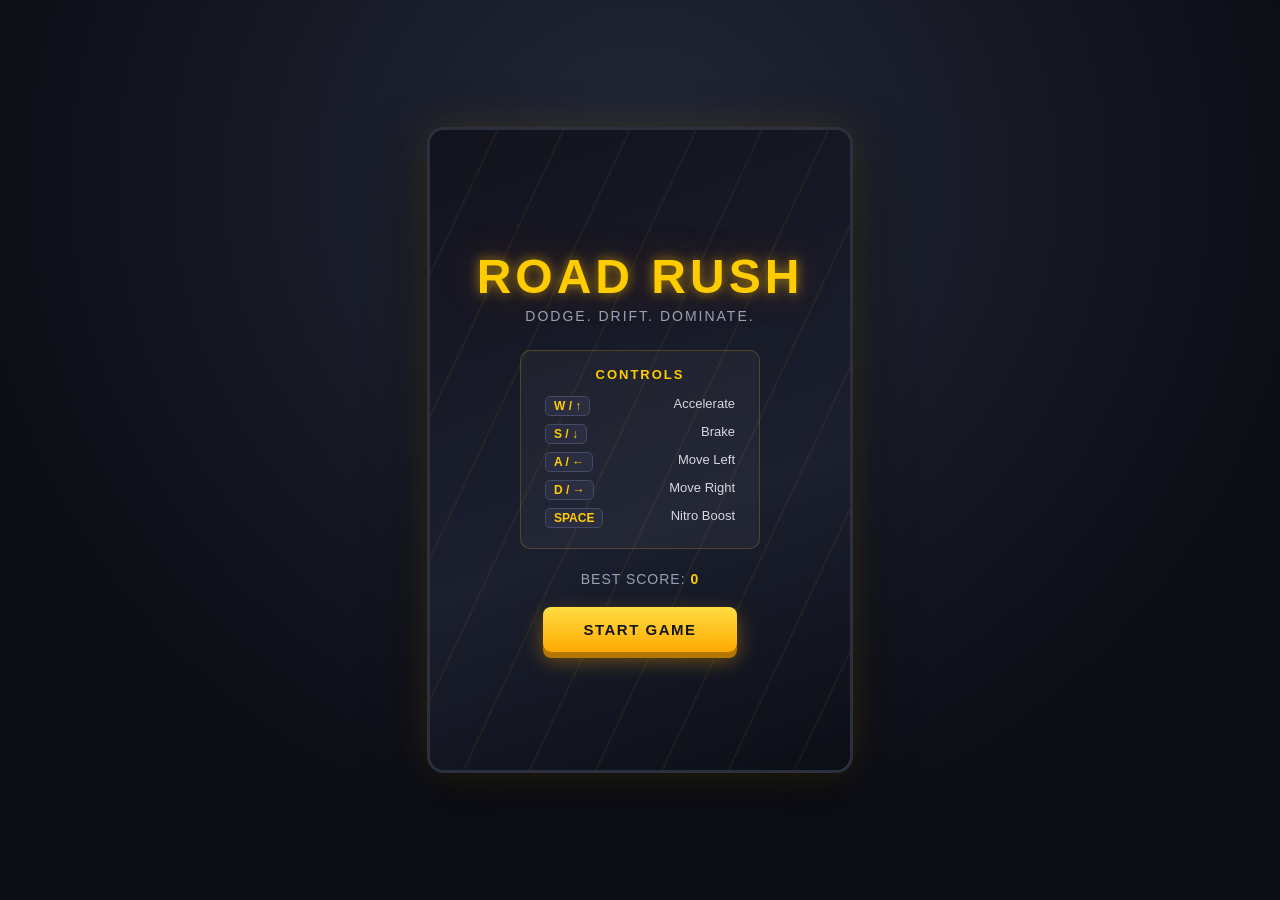
==== index.html @ 3b35ccbe "Rename cookin-007.html to index.html" ====
<!DOCTYPE html>
<html lang="en">
<head>
<meta charset="UTF-8" />
<meta name="viewport" content="width=device-width, initial-scale=1.0" />
<title>ROAD RUSH</title>
<link rel="stylesheet" href="cookin-007.css" />
</head>
<body>

  <div id="gameWrapper">

    <!-- ===================== START SCREEN ===================== -->
    <div id="startScreen" class="screen">
      <div class="bgLines"></div>
      <h1 class="title">ROAD RUSH</h1>
      <p class="subtitle">Dodge. Drift. Dominate.</p>

      <div class="controlsBox">
        <h3>CONTROLS</h3>
        <ul>
          <li><span class="key">W / ↑</span> Accelerate</li>
          <li><span class="key">S / ↓</span> Brake</li>
          <li><span class="key">A / ←</span> Move Left</li>
          <li><span class="key">D / →</span> Move Right</li>
          <li><span class="key">SPACE</span> Nitro Boost</li>
        </ul>
      </div>

      <div class="bestScoreDisplay">
        BEST SCORE: <span id="startBestScore">0</span>
      </div>

      <button id="startBtn" class="btn btn-primary">START GAME</button>
    </div>

    <!-- ===================== GAME SCREEN ===================== -->
    <div id="gameScreen" class="screen hidden">
      <canvas id="gameCanvas" width="420" height="640"></canvas>

      <!-- HUD -->
      <div id="hud">
        <div class="hudTop">
          <div class="hudItem">SCORE<br /><span id="scoreVal">000000</span></div>
          <div class="hudItem">LAP<br /><span id="lapVal">1/3</span></div>
          <div class="hudItem">LIVES<br /><span id="livesVal">❤️❤️❤️</span></div>
        </div>
        <div class="hudBottom">
          <div class="speedBox">
            SPEED<br /><span id="speedVal">0</span> KM/H
          </div>
          <div class="nitroBox">
            NITRO
            <div class="nitroBarOuter">
              <div id="nitroBarInner"></div>
            </div>
          </div>
        </div>
      </div>

      <div id="comboIndicator" class="hidden">COMBO x<span id="comboVal">1</span></div>

      <button id="pauseBtn" class="btn btn-small">⏸</button>

      <!-- Pause Overlay -->
      <div id="pauseOverlay" class="overlay hidden">
        <h2>PAUSED</h2>
        <button id="resumeBtn" class="btn btn-primary">RESUME</button>
        <button id="restartFromPauseBtn" class="btn btn-secondary">RESTART</button>
      </div>

      <!-- Crash Flash -->
      <div id="crashFlash"></div>
    </div>

    <!-- ===================== GAME OVER SCREEN ===================== -->
    <div id="gameOverScreen" class="screen hidden">
      <h1 class="title gameOverTitle">GAME OVER</h1>
      <div class="finalScoreBox">
        <p>FINAL SCORE</p>
        <h2 id="finalScoreVal">0</h2>
        <p id="newBestTag" class="newBestTag hidden">🏆 NEW BEST SCORE!</p>
        <p>BEST SCORE: <span id="finalBestVal">0</span></p>
      </div>
      <button id="restartBtn" class="btn btn-primary">RACE AGAIN</button>
    </div>

  </div>

  <script src="cookin-007.js"></script>
</body>
</html>
---- cookin-007.css ----
* {
  margin: 0;
  padding: 0;
  box-sizing: border-box;
  font-family: 'Segoe UI', 'Trebuchet MS', Arial, sans-serif;
}

body {
  min-height: 100vh;
  display: flex;
  align-items: center;
  justify-content: center;
  background: radial-gradient(circle at 50% 20%, #232838, #0c0e16 70%);
  color: #fff;
  overflow: hidden;
}

#gameWrapper {
  position: relative;
  width: 420px;
  height: 640px;
  border-radius: 14px;
  overflow: hidden;
  box-shadow: 0 0 0 3px #2c2f3d, 0 0 40px rgba(255, 200, 0, 0.15), 0 20px 60px rgba(0,0,0,0.6);
}

.screen {
  position: absolute;
  top: 0; left: 0; right: 0; bottom: 0;
  display: flex;
  flex-direction: column;
  align-items: center;
  justify-content: center;
  text-align: center;
  background: linear-gradient(160deg, #12131d, #1b1f2e 60%, #0c0e16);
  padding: 24px;
}

.hidden { display: none !important; }

/* ============ START SCREEN ============ */
.bgLines {
  position: absolute;
  inset: 0;
  background-image: repeating-linear-gradient(
    115deg,
    rgba(255, 204, 0, 0.05) 0px,
    rgba(255, 204, 0, 0.05) 2px,
    transparent 2px,
    transparent 60px
  );
  animation: slideLines 6s linear infinite;
  pointer-events: none;
}

@keyframes slideLines {
  from { background-position: 0 0; }
  to { background-position: -400px 400px; }
}

.title {
  font-size: 48px;
  font-weight: 900;
  letter-spacing: 4px;
  color: #ffcc00;
  text-shadow: 0 0 12px rgba(255, 204, 0, 0.6), 0 0 40px rgba(255, 100, 0, 0.3);
  margin-bottom: 4px;
  z-index: 1;
}

.subtitle {
  color: #9aa1b5;
  letter-spacing: 2px;
  margin-bottom: 26px;
  z-index: 1;
  font-size: 14px;
  text-transform: uppercase;
}

.controlsBox {
  background: rgba(255,255,255,0.04);
  border: 1px solid rgba(255,204,0,0.2);
  border-radius: 10px;
  padding: 16px 24px;
  margin-bottom: 22px;
  z-index: 1;
  min-width: 240px;
}

.controlsBox h3 {
  color: #ffcc00;
  font-size: 13px;
  letter-spacing: 2px;
  margin-bottom: 10px;
}

.controlsBox ul {
  list-style: none;
  text-align: left;
}

.controlsBox li {
  display: flex;
  justify-content: space-between;
  gap: 16px;
  font-size: 13px;
  color: #d5d8e2;
  padding: 4px 0;
}

.key {
  background: #2a2e40;
  border: 1px solid #444a63;
  border-radius: 5px;
  padding: 2px 8px;
  font-weight: bold;
  color: #ffcc00;
  font-size: 12px;
  white-space: nowrap;
}

.bestScoreDisplay {
  font-size: 14px;
  letter-spacing: 1px;
  color: #9aa1b5;
  margin-bottom: 20px;
  z-index: 1;
}

.bestScoreDisplay span {
  color: #ffcc00;
  font-weight: bold;
}

/* ============ BUTTONS ============ */
.btn {
  border: none;
  cursor: pointer;
  border-radius: 8px;
  font-weight: 800;
  letter-spacing: 1.5px;
  transition: transform 0.15s ease, box-shadow 0.15s ease, filter 0.15s ease;
  z-index: 1;
}

.btn-primary {
  background: linear-gradient(180deg, #ffdd44, #ffaa00);
  color: #17181f;
  padding: 14px 40px;
  font-size: 15px;
  box-shadow: 0 6px 0 #b17700, 0 8px 20px rgba(255,170,0,0.4);
}

.btn-primary:hover {
  transform: translateY(-2px);
  filter: brightness(1.05);
}

.btn-primary:active {
  transform: translateY(2px);
  box-shadow: 0 3px 0 #b17700;
}

.btn-secondary {
  background: transparent;
  border: 2px solid #666c85;
  color: #d5d8e2;
  padding: 10px 30px;
  font-size: 13px;
  margin-top: 12px;
}

.btn-secondary:hover {
  border-color: #ffcc00;
  color: #ffcc00;
}

.btn-small {
  position: absolute;
  top: 12px;
  right: 12px;
  width: 38px;
  height: 38px;
  border-radius: 50%;
  background: rgba(0,0,0,0.5);
  color: #fff;
  font-size: 15px;
  border: 1px solid rgba(255,255,255,0.2);
  z-index: 5;
}

/* ============ GAME SCREEN ============ */
#gameScreen {
  padding: 0;
  display: block;
}

#gameCanvas {
  display: block;
  background: #4a5240;
}

#hud {
  position: absolute;
  top: 0; left: 0; right: 0;
  display: flex;
  flex-direction: column;
  padding: 10px 14px;
  pointer-events: none;
  z-index: 4;
  text-shadow: 2px 2px 6px rgba(0,0,0,0.9);
}

.hudTop {
  display: flex;
  justify-content: space-between;
  align-items: flex-start;
}

.hudItem {
  font-size: 10px;
  letter-spacing: 1px;
  color: #ffcc00;
  text-align: center;
  line-height: 1.5;
}

.hudItem span {
  font-size: 16px;
  color: #fff;
  font-weight: bold;
}

.hudBottom {
  position: absolute;
  bottom: 14px;
  left: 14px;
  right: 14px;
  display: flex;
  justify-content: space-between;
  align-items: flex-end;
}

.speedBox {
  font-size: 10px;
  letter-spacing: 1px;
  color: #ffcc00;
  line-height: 1.4;
}

.speedBox span {
  font-size: 22px;
  color: #fff;
  font-weight: 900;
}

.nitroBox {
  font-size: 10px;
  letter-spacing: 1px;
  color: #ffcc00;
  text-align: right;
}

.nitroBarOuter {
  width: 110px;
  height: 12px;
  background: rgba(0,0,0,0.5);
  border: 1px solid rgba(255,255,255,0.3);
  border-radius: 6px;
  margin-top: 4px;
  overflow: hidden;
}

#nitroBarInner {
  height: 100%;
  width: 100%;
  background: linear-gradient(90deg, #00d4ff, #7b2fff);
  border-radius: 6px;
  transition: width 0.1s linear;
  box-shadow: 0 0 8px rgba(123, 47, 255, 0.8);
}

#comboIndicator {
  position: absolute;
  top: 70px;
  left: 50%;
  transform: translateX(-50%) scale(1);
  background: linear-gradient(90deg, #ff6b00, #ffcc00);
  color: #1a1a1a;
  font-weight: 900;
  font-size: 15px;
  letter-spacing: 1px;
  padding: 5px 16px;
  border-radius: 20px;
  box-shadow: 0 0 18px rgba(255, 170, 0, 0.7);
  z-index: 4;
  animation: comboPop 0.35s ease;
  pointer-events: none;
}

@keyframes comboPop {
  0% { transform: translateX(-50%) scale(0.6); opacity: 0; }
  60% { transform: translateX(-50%) scale(1.15); opacity: 1; }
  100% { transform: translateX(-50%) scale(1); opacity: 1; }
}

#vignette {
  position: absolute;
  inset: 0;
  pointer-events: none;
  z-index: 3;
  box-shadow: inset 0 0 0 rgba(0,0,0,0);
  transition: box-shadow 0.15s ease;
}

/* ============ OVERLAYS ============ */
.overlay {
  position: absolute;
  inset: 0;
  background: rgba(5, 6, 12, 0.85);
  display: flex;
  flex-direction: column;
  align-items: center;
  justify-content: center;
  z-index: 6;
}

.overlay h2 {
  font-size: 32px;
  letter-spacing: 3px;
  color: #ffcc00;
  margin-bottom: 22px;
  text-shadow: 0 0 14px rgba(255,204,0,0.5);
}

#crashFlash {
  position: absolute;
  inset: 0;
  background: rgba(255, 0, 0, 0.35);
  opacity: 0;
  pointer-events: none;
  z-index: 5;
}

#crashFlash.flashActive {
  animation: flash 0.35s ease-out;
}

@keyframes flash {
  0% { opacity: 0.7; }
  100% { opacity: 0; }
}

.shake {
  animation: shakeAnim 0.35s ease-in-out;
}

@keyframes shakeAnim {
  0%, 100% { transform: translate(0, 0); }
  20% { transform: translate(-6px, 4px); }
  40% { transform: translate(6px, -4px); }
  60% { transform: translate(-4px, -6px); }
  80% { transform: translate(4px, 6px); }
}

/* ============ GAME OVER SCREEN ============ */
.gameOverTitle {
  font-size: 38px;
  color: #ff4444;
  text-shadow: 0 0 14px rgba(255, 68, 68, 0.6);
}

.finalScoreBox {
  margin: 22px 0 30px;
}

.finalScoreBox p {
  font-size: 12px;
  letter-spacing: 2px;
  color: #9aa1b5;
  margin-top: 8px;
}

.finalScoreBox h2 {
  font-size: 46px;
  color: #ffcc00;
  margin: 6px 0;
}

.newBestTag {
  color: #00e5a0 !important;
  font-weight: bold;
  font-size: 13px !important;
  animation: pulseTag 1s ease-in-out infinite;
}

@keyframes pulseTag {
  0%, 100% { opacity: 1; }
  50% { opacity: 0.4; }
}
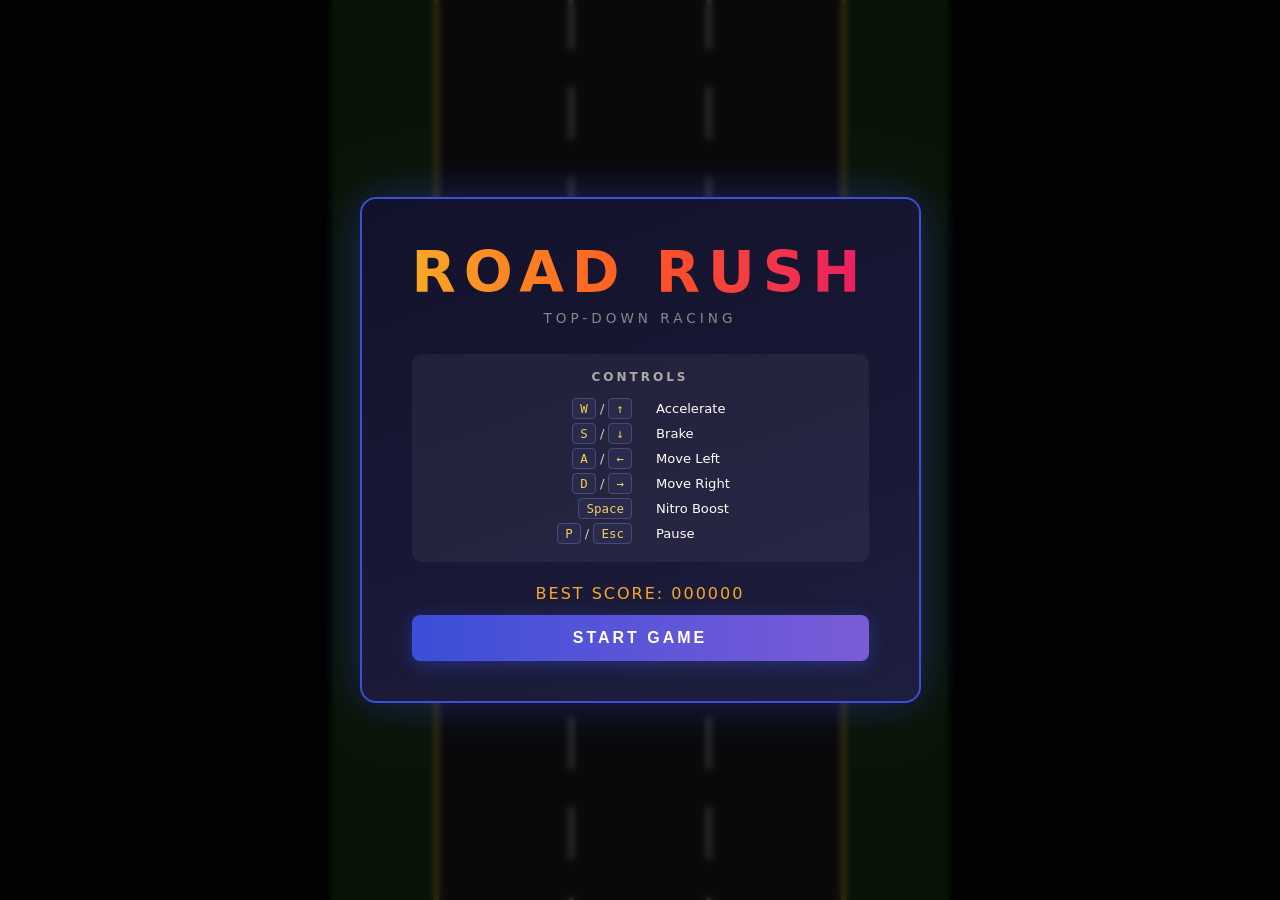
==== commit 4a4810c1: "Rename cookin-006.html to index.html" ====
--- a/index.html
+++ b/index.html
@@ -1,92 +1,74 @@
 <!DOCTYPE html>
 <html lang="en">
 <head>
-<meta charset="UTF-8" />
-<meta name="viewport" content="width=device-width, initial-scale=1.0" />
-<title>ROAD RUSH</title>
-<link rel="stylesheet" href="cookin-007.css" />
+  <meta charset="UTF-8" />
+  <meta name="viewport" content="width=device-width, initial-scale=1.0" />
+  <title>ROAD RUSH</title>
+  <link rel="stylesheet" href="cookin-006.css" />
 </head>
 <body>
 
-  <div id="gameWrapper">
-
-    <!-- ===================== START SCREEN ===================== -->
-    <div id="startScreen" class="screen">
-      <div class="bgLines"></div>
-      <h1 class="title">ROAD RUSH</h1>
-      <p class="subtitle">Dodge. Drift. Dominate.</p>
-
-      <div class="controlsBox">
+  <!-- ── START SCREEN ── -->
+  <div id="startScreen" class="overlay active">
+    <div class="overlay-box">
+      <h1 class="game-title">ROAD RUSH</h1>
+      <p class="subtitle">Top-Down Racing</p>
+      <div class="controls-info">
         <h3>CONTROLS</h3>
-        <ul>
-          <li><span class="key">W / ↑</span> Accelerate</li>
-          <li><span class="key">S / ↓</span> Brake</li>
-          <li><span class="key">A / ←</span> Move Left</li>
-          <li><span class="key">D / →</span> Move Right</li>
-          <li><span class="key">SPACE</span> Nitro Boost</li>
-        </ul>
+        <table>
+          <tr><td><kbd>W</kbd> / <kbd>↑</kbd></td><td>Accelerate</td></tr>
+          <tr><td><kbd>S</kbd> / <kbd>↓</kbd></td><td>Brake</td></tr>
+          <tr><td><kbd>A</kbd> / <kbd>←</kbd></td><td>Move Left</td></tr>
+          <tr><td><kbd>D</kbd> / <kbd>→</kbd></td><td>Move Right</td></tr>
+          <tr><td><kbd>Space</kbd></td><td>Nitro Boost</td></tr>
+          <tr><td><kbd>P</kbd> / <kbd>Esc</kbd></td><td>Pause</td></tr>
+        </table>
       </div>
-
-      <div class="bestScoreDisplay">
-        BEST SCORE: <span id="startBestScore">0</span>
-      </div>
-
+      <div id="bestScoreStart" class="best-score">BEST SCORE: 0</div>
       <button id="startBtn" class="btn btn-primary">START GAME</button>
     </div>
-
-    <!-- ===================== GAME SCREEN ===================== -->
-    <div id="gameScreen" class="screen hidden">
-      <canvas id="gameCanvas" width="420" height="640"></canvas>
-
-      <!-- HUD -->
-      <div id="hud">
-        <div class="hudTop">
-          <div class="hudItem">SCORE<br /><span id="scoreVal">000000</span></div>
-          <div class="hudItem">LAP<br /><span id="lapVal">1/3</span></div>
-          <div class="hudItem">LIVES<br /><span id="livesVal">❤️❤️❤️</span></div>
-        </div>
-        <div class="hudBottom">
-          <div class="speedBox">
-            SPEED<br /><span id="speedVal">0</span> KM/H
-          </div>
-          <div class="nitroBox">
-            NITRO
-            <div class="nitroBarOuter">
-              <div id="nitroBarInner"></div>
-            </div>
-          </div>
-        </div>
-      </div>
-
-      <div id="comboIndicator" class="hidden">COMBO x<span id="comboVal">1</span></div>
-
-      <button id="pauseBtn" class="btn btn-small">⏸</button>
-
-      <!-- Pause Overlay -->
-      <div id="pauseOverlay" class="overlay hidden">
-        <h2>PAUSED</h2>
-        <button id="resumeBtn" class="btn btn-primary">RESUME</button>
-        <button id="restartFromPauseBtn" class="btn btn-secondary">RESTART</button>
-      </div>
-
-      <!-- Crash Flash -->
-      <div id="crashFlash"></div>
-    </div>
-
-    <!-- ===================== GAME OVER SCREEN ===================== -->
-    <div id="gameOverScreen" class="screen hidden">
-      <h1 class="title gameOverTitle">GAME OVER</h1>
-      <div class="finalScoreBox">
-        <p>FINAL SCORE</p>
-        <h2 id="finalScoreVal">0</h2>
-        <p id="newBestTag" class="newBestTag hidden">🏆 NEW BEST SCORE!</p>
-        <p>BEST SCORE: <span id="finalBestVal">0</span></p>
-      </div>
-      <button id="restartBtn" class="btn btn-primary">RACE AGAIN</button>
-    </div>
-
   </div>
 
-  <script src="cookin-007.js"></script>
+  <!-- ── PAUSE SCREEN ── -->
+  <div id="pauseScreen" class="overlay">
+    <div class="overlay-box">
+      <h2>PAUSED</h2>
+      <button id="resumeBtn" class="btn btn-primary">RESUME</button>
+      <button id="restartBtnPause" class="btn btn-secondary">RESTART</button>
+    </div>
+  </div>
+
+  <!-- ── GAME OVER SCREEN ── -->
+  <div id="gameOverScreen" class="overlay">
+    <div class="overlay-box">
+      <h2 class="crash-title">GAME OVER</h2>
+      <p id="finalScore"  class="final-score">SCORE: 0</p>
+      <p id="finalBest"   class="final-best" >BEST: 0</p>
+      <button id="restartBtn" class="btn btn-primary">PLAY AGAIN</button>
+      <button id="menuBtn"    class="btn btn-secondary">MAIN MENU</button>
+    </div>
+  </div>
+
+  <!-- ── GAME CANVAS ── -->
+  <canvas id="gameCanvas"></canvas>
+
+  <!-- ── HUD (DOM layer over canvas) ── -->
+  <div id="hud" class="hidden">
+    <div id="hudLeft">
+      <div class="hud-item">SCORE <span id="hudScore">000000</span></div>
+      <div class="hud-item">BEST  <span id="hudBest">000000</span></div>
+    </div>
+    <div id="hudRight">
+      <div class="hud-item">SPEED <span id="hudSpeed">0</span> <small>KM/H</small></div>
+      <div class="hud-item lives" id="hudLives">❤️ ❤️ ❤️</div>
+      <div class="hud-nitro">
+        NITRO
+        <div class="nitro-bar-wrap"><div id="nitroBar" class="nitro-bar"></div></div>
+      </div>
+    </div>
+    <button id="pauseBtn" title="Pause (P)">⏸</button>
+  </div>
+
+  <script src="cookin-006.js"></script>
 </body>
 </html>
--- a/cookin-006.css
+++ b/cookin-006.css
@@ -0,0 +1,256 @@
+
+/* ── Reset & Base ── */
+*, *::before, *::after { box-sizing: border-box; margin: 0; padding: 0; }
+
+body {
+  background: #0a0a0a;
+  display: flex;
+  align-items: center;
+  justify-content: center;
+  height: 100vh;
+  overflow: hidden;
+  font-family: 'Segoe UI', system-ui, sans-serif;
+  color: #fff;
+  user-select: none;
+}
+
+/* ── Canvas ── */
+#gameCanvas {
+  display: block;
+  background: #1a1a2e;
+  image-rendering: pixelated;
+}
+
+/* ── Overlays ── */
+.overlay {
+  position: fixed;
+  inset: 0;
+  display: none;
+  align-items: center;
+  justify-content: center;
+  background: rgba(0,0,0,0.78);
+  z-index: 100;
+  backdrop-filter: blur(3px);
+}
+.overlay.active { display: flex; }
+
+.overlay-box {
+  background: linear-gradient(160deg, #12122a 0%, #1e1e3f 100%);
+  border: 2px solid #3b4fd8;
+  border-radius: 16px;
+  padding: 40px 50px;
+  text-align: center;
+  min-width: 340px;
+  box-shadow: 0 0 40px rgba(59,79,216,0.35), 0 0 80px rgba(59,79,216,0.1);
+  animation: fadeIn 0.3s ease;
+}
+
+@keyframes fadeIn {
+  from { opacity: 0; transform: scale(0.92); }
+  to   { opacity: 1; transform: scale(1); }
+}
+
+/* ── Title ── */
+.game-title {
+  font-size: 3.6rem;
+  font-weight: 900;
+  letter-spacing: 8px;
+  background: linear-gradient(90deg, #f9a825, #ff5722, #e91e63);
+  -webkit-background-clip: text;
+  -webkit-text-fill-color: transparent;
+  background-clip: text;
+  text-shadow: none;
+  margin-bottom: 4px;
+  animation: titlePulse 2.4s ease-in-out infinite;
+}
+
+@keyframes titlePulse {
+  0%, 100% { filter: brightness(1); }
+  50%       { filter: brightness(1.25); }
+}
+
+.subtitle {
+  font-size: 0.85rem;
+  letter-spacing: 4px;
+  color: #888;
+  text-transform: uppercase;
+  margin-bottom: 28px;
+}
+
+.crash-title {
+  font-size: 2.6rem;
+  font-weight: 900;
+  letter-spacing: 6px;
+  color: #ff3b3b;
+  margin-bottom: 16px;
+  animation: crashPulse 0.6s ease-in-out infinite alternate;
+}
+
+@keyframes crashPulse {
+  from { color: #ff3b3b; }
+  to   { color: #ff9b9b; }
+}
+
+/* ── Controls Table ── */
+.controls-info {
+  background: rgba(255,255,255,0.05);
+  border-radius: 10px;
+  padding: 16px 20px;
+  margin-bottom: 22px;
+  text-align: left;
+}
+.controls-info h3 {
+  text-align: center;
+  font-size: 0.75rem;
+  letter-spacing: 3px;
+  color: #aaa;
+  margin-bottom: 12px;
+}
+.controls-info table { width: 100%; border-collapse: collapse; }
+.controls-info td {
+  padding: 5px 8px;
+  font-size: 0.82rem;
+  color: #ccc;
+}
+.controls-info td:first-child { text-align: right; width: 50%; }
+.controls-info td:last-child  { padding-left: 16px; color: #fff; }
+
+kbd {
+  background: #2a2a4a;
+  border: 1px solid #4a4a7a;
+  border-radius: 4px;
+  padding: 2px 7px;
+  font-size: 0.78rem;
+  font-family: monospace;
+  color: #f0d060;
+}
+
+/* ── Scores ── */
+.best-score, .final-score, .final-best {
+  font-size: 1rem;
+  letter-spacing: 2px;
+  color: #f9a825;
+  margin-bottom: 8px;
+}
+.final-score { font-size: 1.3rem; font-weight: 700; color: #fff; }
+.final-best  { margin-bottom: 24px; }
+
+/* ── Buttons ── */
+.btn {
+  display: block;
+  width: 100%;
+  padding: 14px 0;
+  margin-top: 12px;
+  border: none;
+  border-radius: 8px;
+  font-size: 1rem;
+  font-weight: 700;
+  letter-spacing: 3px;
+  cursor: pointer;
+  transition: transform 0.1s, filter 0.1s;
+  text-transform: uppercase;
+}
+.btn:hover  { transform: translateY(-2px); filter: brightness(1.15); }
+.btn:active { transform: translateY(0);    filter: brightness(0.9); }
+
+.btn-primary {
+  background: linear-gradient(90deg, #3b4fd8, #7c5cd8);
+  color: #fff;
+  box-shadow: 0 4px 18px rgba(59,79,216,0.4);
+}
+.btn-secondary {
+  background: rgba(255,255,255,0.08);
+  color: #ccc;
+  border: 1px solid rgba(255,255,255,0.15);
+}
+
+/* ── HUD ── */
+#hud {
+  position: fixed;
+  inset: 0;
+  pointer-events: none;
+  z-index: 10;
+  display: flex;
+  align-items: flex-start;
+  justify-content: space-between;
+  padding: 14px 18px;
+}
+#hud.hidden { display: none; }
+
+#hudLeft, #hudRight {
+  background: rgba(0,0,0,0.55);
+  border-radius: 10px;
+  padding: 10px 14px;
+  display: flex;
+  flex-direction: column;
+  gap: 6px;
+  backdrop-filter: blur(4px);
+  border: 1px solid rgba(255,255,255,0.08);
+  min-width: 140px;
+}
+
+.hud-item {
+  font-size: 0.72rem;
+  letter-spacing: 2px;
+  color: #aaa;
+  text-transform: uppercase;
+}
+.hud-item span {
+  display: block;
+  font-size: 1.05rem;
+  font-weight: 700;
+  color: #fff;
+  font-variant-numeric: tabular-nums;
+  letter-spacing: 1px;
+}
+.hud-item small { font-size: 0.6rem; color: #888; }
+.hud-item.lives span { font-size: 0.9rem; }
+
+.hud-nitro {
+  font-size: 0.72rem;
+  letter-spacing: 2px;
+  color: #aaa;
+  text-transform: uppercase;
+}
+.nitro-bar-wrap {
+  margin-top: 5px;
+  width: 112px;
+  height: 9px;
+  background: rgba(255,255,255,0.1);
+  border-radius: 5px;
+  overflow: hidden;
+  border: 1px solid rgba(255,255,255,0.12);
+}
+.nitro-bar {
+  height: 100%;
+  width: 100%;
+  background: linear-gradient(90deg, #00e5ff, #00bcd4);
+  border-radius: 5px;
+  transition: width 0.1s linear;
+}
+.nitro-bar.active {
+  background: linear-gradient(90deg, #00e5ff, #18ffff);
+  box-shadow: 0 0 8px #00e5ff, 0 0 14px #00bcd4;
+}
+
+/* ── Pause Button ── */
+#pauseBtn {
+  pointer-events: all;
+  position: absolute;
+  top: 14px;
+  left: 50%;
+  transform: translateX(-50%);
+  background: rgba(0,0,0,0.55);
+  border: 1px solid rgba(255,255,255,0.15);
+  border-radius: 8px;
+  color: #ccc;
+  font-size: 1.2rem;
+  cursor: pointer;
+  padding: 6px 14px;
+  transition: background 0.15s;
+  backdrop-filter: blur(4px);
+}
+#pauseBtn:hover { background: rgba(255,255,255,0.12); }
+
+/* ── Utility ── */
+.hidden { display: none !important; }
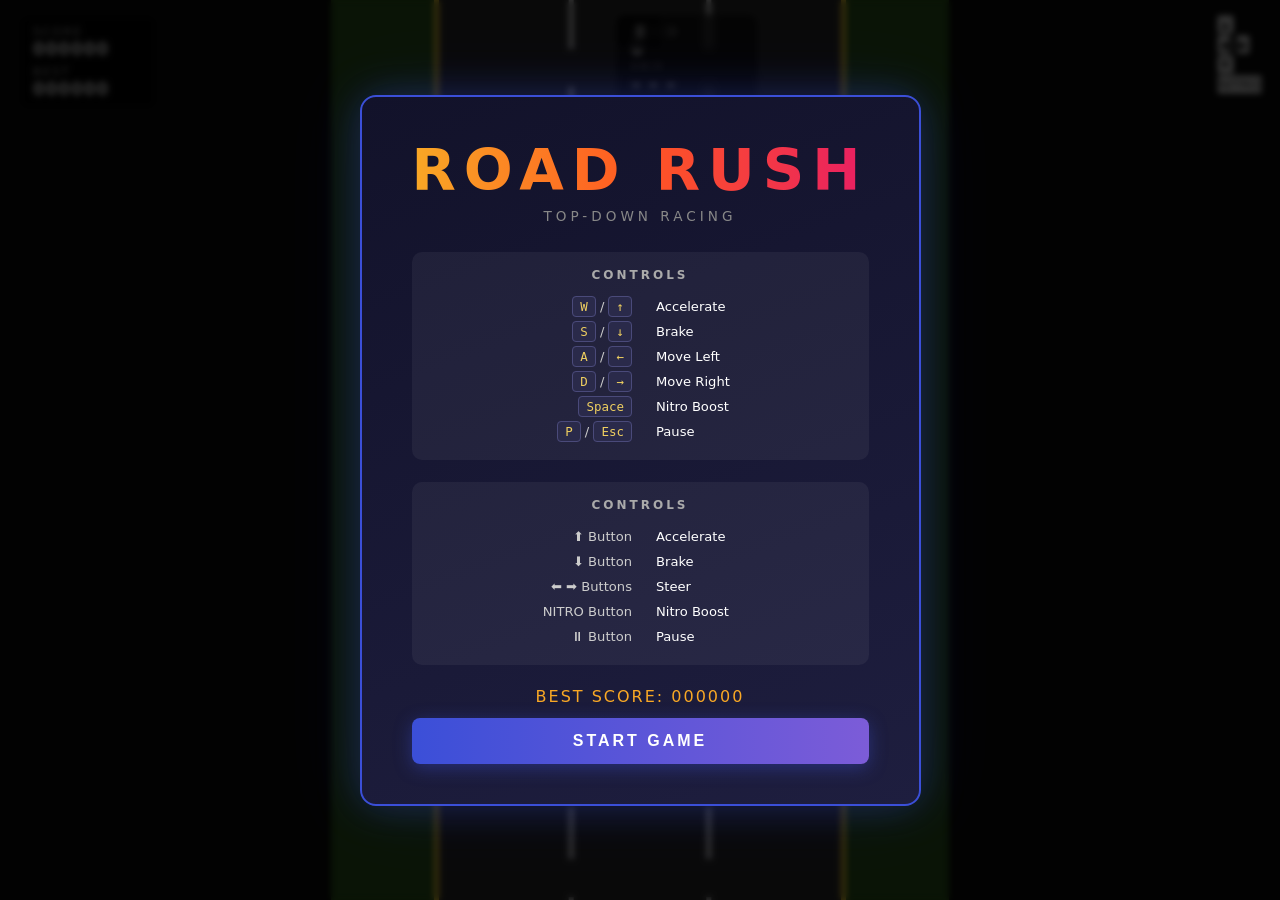
==== commit 2b3f49bd: "Update index.html" ====
--- a/index.html
+++ b/index.html
@@ -2,7 +2,7 @@
 <html lang="en">
 <head>
   <meta charset="UTF-8" />
-  <meta name="viewport" content="width=device-width, initial-scale=1.0" />
+  <meta name="viewport" content="width=device-width, initial-scale=1.0, maximum-scale=1.0, user-scalable=no" />
   <title>ROAD RUSH</title>
   <link rel="stylesheet" href="cookin-006.css" />
 </head>
@@ -13,7 +13,7 @@
     <div class="overlay-box">
       <h1 class="game-title">ROAD RUSH</h1>
       <p class="subtitle">Top-Down Racing</p>
-      <div class="controls-info">
+      <div class="controls-info desktop-only">
         <h3>CONTROLS</h3>
         <table>
           <tr><td><kbd>W</kbd> / <kbd>↑</kbd></td><td>Accelerate</td></tr>
@@ -24,7 +24,17 @@
           <tr><td><kbd>P</kbd> / <kbd>Esc</kbd></td><td>Pause</td></tr>
         </table>
       </div>
-      <div id="bestScoreStart" class="best-score">BEST SCORE: 0</div>
+      <div class="controls-info mobile-only">
+        <h3>CONTROLS</h3>
+        <table>
+          <tr><td>⬆ Button</td><td>Accelerate</td></tr>
+          <tr><td>⬇ Button</td><td>Brake</td></tr>
+          <tr><td>⬅ ➡ Buttons</td><td>Steer</td></tr>
+          <tr><td>NITRO Button</td><td>Nitro Boost</td></tr>
+          <tr><td>⏸ Button</td><td>Pause</td></tr>
+        </table>
+      </div>
+      <div id="bestScoreStart" class="best-score">BEST SCORE: 000000</div>
       <button id="startBtn" class="btn btn-primary">START GAME</button>
     </div>
   </div>
@@ -32,8 +42,8 @@
   <!-- ── PAUSE SCREEN ── -->
   <div id="pauseScreen" class="overlay">
     <div class="overlay-box">
-      <h2>PAUSED</h2>
-      <button id="resumeBtn" class="btn btn-primary">RESUME</button>
+      <h2 class="screen-title">PAUSED</h2>
+      <button id="resumeBtn"       class="btn btn-primary">RESUME</button>
       <button id="restartBtnPause" class="btn btn-secondary">RESTART</button>
     </div>
   </div>
@@ -42,8 +52,8 @@
   <div id="gameOverScreen" class="overlay">
     <div class="overlay-box">
       <h2 class="crash-title">GAME OVER</h2>
-      <p id="finalScore"  class="final-score">SCORE: 0</p>
-      <p id="finalBest"   class="final-best" >BEST: 0</p>
+      <p id="finalScore" class="final-score">SCORE: 000000</p>
+      <p id="finalBest"  class="final-best" >BEST:  000000</p>
       <button id="restartBtn" class="btn btn-primary">PLAY AGAIN</button>
       <button id="menuBtn"    class="btn btn-secondary">MAIN MENU</button>
     </div>
@@ -52,8 +62,8 @@
   <!-- ── GAME CANVAS ── -->
   <canvas id="gameCanvas"></canvas>
 
-  <!-- ── HUD (DOM layer over canvas) ── -->
-  <div id="hud" class="hidden">
+  <!-- ── HUD (DOM layer rendered above canvas) ── -->
+  <div id="hud" class="hud-hidden">
     <div id="hudLeft">
       <div class="hud-item">SCORE <span id="hudScore">000000</span></div>
       <div class="hud-item">BEST  <span id="hudBest">000000</span></div>
@@ -66,7 +76,24 @@
         <div class="nitro-bar-wrap"><div id="nitroBar" class="nitro-bar"></div></div>
       </div>
     </div>
-    <button id="pauseBtn" title="Pause (P)">⏸</button>
+    <button id="pauseBtn" title="Pause (P / Esc)">⏸</button>
+
+    <!-- ── MOBILE TOUCH CONTROLS ── -->
+    <div id="touchControls">
+      <!-- Left cluster: D-pad -->
+      <div id="dpad">
+        <button class="tc-btn tc-up"    id="tcUp">▲</button>
+        <div class="dpad-middle">
+          <button class="tc-btn tc-left"  id="tcLeft">◀</button>
+          <button class="tc-btn tc-right" id="tcRight">▶</button>
+        </div>
+        <button class="tc-btn tc-down"  id="tcDown">▼</button>
+      </div>
+      <!-- Right cluster: Nitro -->
+      <div id="actionBtns">
+        <button class="tc-btn tc-nitro" id="tcNitro">NITRO</button>
+      </div>
+    </div>
   </div>
 
   <script src="cookin-006.js"></script>
